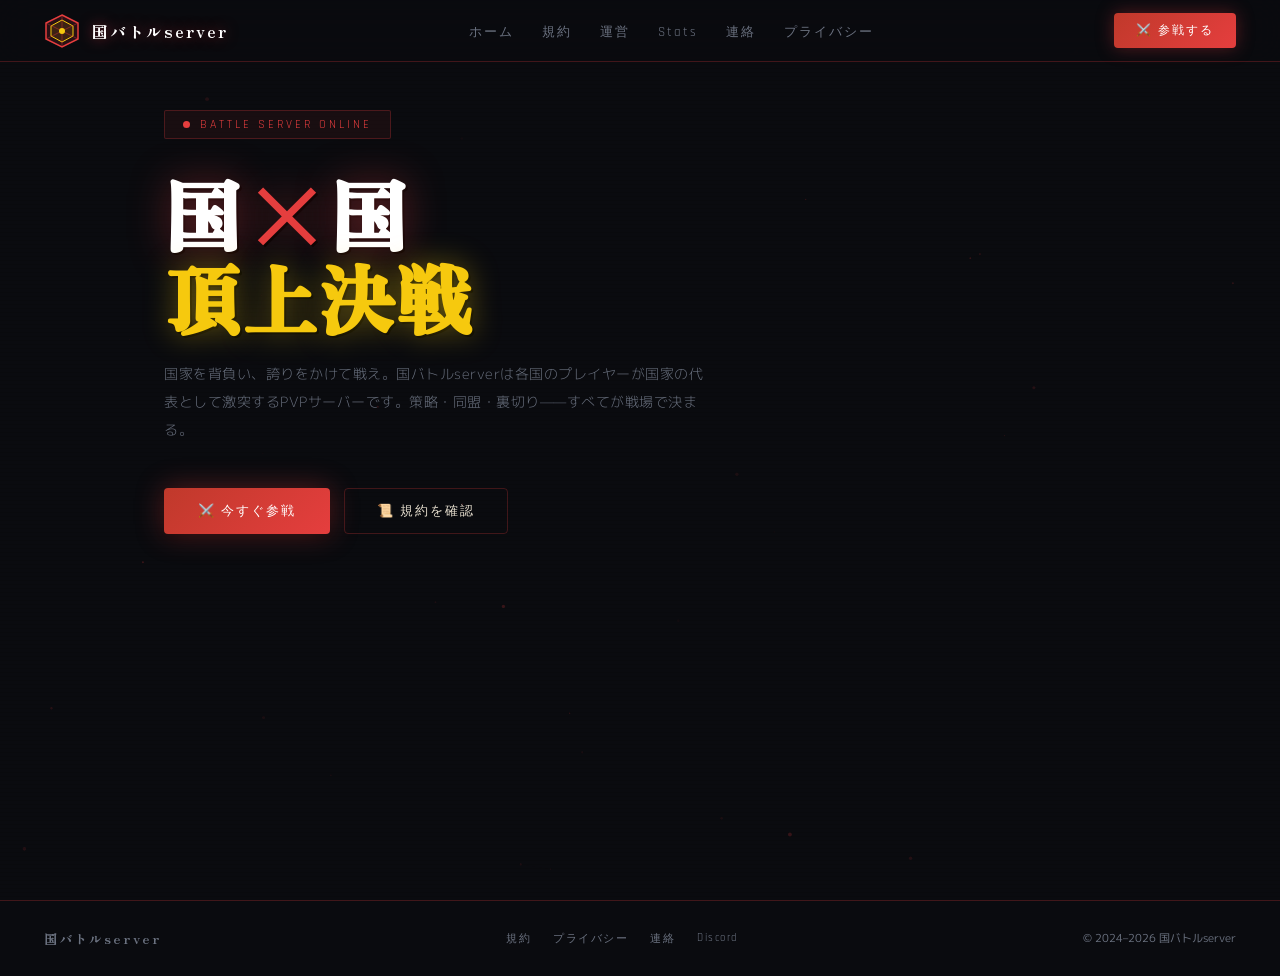
==== index.html @ 19e5b346 "Rename README.md to index.html" ====
<html lang="ja">
<head>
<meta charset="UTF-8">
<meta name="viewport" content="width=device-width, initial-scale=1.0">
<title>国バトルserver — 公式サイト</title>
<link href="https://fonts.googleapis.com/css2?family=Zen+Antique+Soft&family=M+PLUS+1p:wght@300;400;700;900&family=Rajdhani:wght@500;700&display=swap" rel="stylesheet">
<style>
:root {
  --red:    #e53e3e;
  --red2:   #c0392b;
  --gold:   #f6c90e;
  --gold2:  #d4a017;
  --dark:   #0a0b0f;
  --dark2:  #10121a;
  --dark3:  #161925;
  --glass:  rgba(255,255,255,0.04);
  --glassh: rgba(255,255,255,0.07);
  --border: rgba(255,255,255,0.07);
  --borderl:rgba(230,60,60,0.25);
  --text:   #e8e0d0;
  --muted:  #6b7280;
  --heading:'Rajdhani',sans-serif;
  --jp:     'Zen Antique Soft',serif;
  --body:   'M PLUS 1p',sans-serif;
}
*,*::before,*::after{box-sizing:border-box;margin:0;padding:0;}
html{scroll-behavior:smooth;}
body{background:var(--dark);color:var(--text);font-family:var(--body);overflow-x:hidden;min-height:100vh;}

/* ── CANVAS BG ── */
#bgCanvas{position:fixed;inset:0;z-index:0;opacity:.35;pointer-events:none;}

/* scanlines */
body::after{content:'';position:fixed;inset:0;z-index:1;background:repeating-linear-gradient(0deg,transparent,transparent 3px,rgba(0,0,0,.08) 3px,rgba(0,0,0,.08) 4px);pointer-events:none;}

::-webkit-scrollbar{width:5px;}::-webkit-scrollbar-track{background:var(--dark2);}::-webkit-scrollbar-thumb{background:var(--red);border-radius:3px;}

/* ── NAV ── */
nav{position:fixed;top:0;left:0;right:0;z-index:200;height:62px;display:flex;align-items:center;justify-content:space-between;padding:0 44px;background:rgba(10,11,15,.9);backdrop-filter:blur(18px);border-bottom:1px solid var(--borderl);}
.nav-logo{display:flex;align-items:center;gap:12px;text-decoration:none;cursor:pointer;}
.nav-logo-icon{width:36px;height:36px;position:relative;flex-shrink:0;}
.nav-logo-icon svg{width:36px;height:36px;}
.nav-logo-text{font-family:var(--jp);font-size:16px;color:#fff;letter-spacing:2px;text-shadow:0 0 14px rgba(230,60,60,.6);}
.nav-links{display:flex;gap:28px;list-style:none;}
.nav-links a{font-family:var(--heading);font-size:13px;letter-spacing:2px;color:var(--muted);text-decoration:none;transition:color .2s;position:relative;}
.nav-links a::after{content:'';position:absolute;bottom:-4px;left:0;right:0;height:1px;background:var(--red);transform:scaleX(0);transition:transform .25s;}
.nav-links a:hover{color:var(--gold);}.nav-links a:hover::after{transform:scaleX(1);}
.nav-join{display:inline-flex;align-items:center;gap:8px;background:linear-gradient(135deg,var(--red2),var(--red));color:#fff;font-family:var(--heading);font-size:12px;letter-spacing:2px;padding:9px 22px;border-radius:4px;text-decoration:none;transition:all .2s;box-shadow:0 0 18px rgba(229,62,62,.35);}
.nav-join:hover{opacity:.88;transform:translateY(-1px);box-shadow:0 0 28px rgba(229,62,62,.5);}
.hamburger{display:none;flex-direction:column;gap:5px;cursor:pointer;padding:4px;}
.hamburger span{width:22px;height:2px;background:var(--muted);border-radius:2px;transition:all .3s;}
.mobile-menu{display:none;position:fixed;top:62px;left:0;right:0;z-index:199;background:rgba(10,11,15,.98);backdrop-filter:blur(18px);border-bottom:1px solid var(--borderl);flex-direction:column;padding:16px 24px 24px;}
.mobile-menu.open{display:flex;}
.mobile-menu a{color:var(--muted);text-decoration:none;font-family:var(--heading);font-size:14px;letter-spacing:2px;padding:14px 0;border-bottom:1px solid var(--border);transition:color .2s;}
.mobile-menu a:last-child{border-bottom:none;}.mobile-menu a:hover{color:var(--gold);}

/* ── SECTIONS ── */
.page-section{display:none;position:relative;z-index:10;min-height:100vh;padding:110px 44px 80px;max-width:1040px;margin:0 auto;animation:fadeUp .45s ease both;}
.page-section.active{display:block;}
@keyframes fadeUp{from{opacity:0;transform:translateY(24px)}to{opacity:1;transform:translateY(0)}}

/* ── HERO ── */
.hero-tag{display:inline-flex;align-items:center;gap:10px;border:1px solid var(--borderl);background:rgba(229,62,62,.07);padding:6px 18px;border-radius:2px;font-family:var(--heading);font-size:12px;letter-spacing:3px;color:var(--red);margin-bottom:32px;}
.live-dot{width:7px;height:7px;background:var(--red);border-radius:50%;animation:blink 1.4s ease-in-out infinite;}
@keyframes blink{0%,100%{opacity:1;box-shadow:0 0 6px var(--red)}50%{opacity:.3;box-shadow:none}}

.hero-title{font-family:var(--jp);font-size:clamp(36px,6vw,80px);color:#fff;line-height:1.1;margin-bottom:20px;text-shadow:0 0 40px rgba(229,62,62,.4),2px 2px 0 rgba(0,0,0,.8);}
.hero-title .slash{color:var(--red);margin:0 6px;}
.hero-title .gold{color:var(--gold);text-shadow:0 0 30px rgba(246,201,14,.4),2px 2px 0 rgba(0,0,0,.8);}

.hero-sub{font-size:14px;color:var(--muted);line-height:2;max-width:540px;margin-bottom:44px;font-weight:300;letter-spacing:.5px;}
.hero-cta{display:flex;gap:14px;flex-wrap:wrap;margin-bottom:64px;}

.btn-war{display:inline-flex;align-items:center;gap:10px;background:linear-gradient(135deg,var(--red2),var(--red));color:#fff;font-family:var(--heading);font-size:13px;letter-spacing:2px;padding:14px 34px;border-radius:4px;text-decoration:none;border:none;cursor:pointer;transition:all .25s;box-shadow:0 0 28px rgba(229,62,62,.35),0 4px 14px rgba(0,0,0,.5);}
.btn-war:hover{transform:translateY(-2px);box-shadow:0 0 44px rgba(229,62,62,.55),0 6px 20px rgba(0,0,0,.5);}
.btn-ghost{display:inline-flex;align-items:center;gap:10px;background:transparent;color:var(--text);font-family:var(--heading);font-size:13px;letter-spacing:2px;padding:13px 32px;border-radius:4px;text-decoration:none;border:1px solid var(--borderl);cursor:pointer;transition:all .25s;}
.btn-ghost:hover{border-color:var(--gold);color:var(--gold);background:rgba(246,201,14,.06);}

/* nation cards */
.nations-grid{display:grid;grid-template-columns:repeat(auto-fit,minmax(200px,1fr));gap:14px;margin-bottom:48px;}
.nation-card{background:var(--glass);border:1px solid var(--border);border-radius:6px;padding:24px 20px;text-align:center;transition:all .3s;cursor:default;position:relative;overflow:hidden;}
.nation-card::before{content:'';position:absolute;inset:0;background:linear-gradient(135deg,var(--nc1,transparent),var(--nc2,transparent));opacity:0;transition:opacity .3s;}
.nation-card:hover{transform:translateY(-4px);border-color:var(--gold);}.nation-card:hover::before{opacity:.08;}
.nation-flag{font-size:38px;margin-bottom:12px;display:block;}
.nation-name{font-family:var(--jp);font-size:15px;color:#fff;margin-bottom:6px;}
.nation-power{font-family:var(--heading);font-size:11px;letter-spacing:2px;color:var(--muted);}
.nation-bar{height:3px;background:var(--border);border-radius:2px;margin-top:10px;overflow:hidden;}
.nation-bar-fill{height:100%;background:linear-gradient(90deg,var(--red),var(--gold));border-radius:2px;transition:width 1.2s ease;}

.war-stats{display:grid;grid-template-columns:repeat(4,1fr);gap:12px;margin-top:8px;}
.wstat{background:var(--glass);border:1px solid var(--border);border-radius:6px;padding:20px 14px;text-align:center;}
.wstat-num{font-family:var(--heading);font-size:26px;font-weight:700;color:var(--gold);display:block;text-shadow:0 0 16px rgba(246,201,14,.4);}
.wstat-label{font-size:10px;color:var(--muted);letter-spacing:2px;margin-top:4px;display:block;}

/* ── SECTION HEAD ── */
.sec-label{font-family:var(--heading);font-size:10px;letter-spacing:4px;color:var(--red);margin-bottom:10px;display:flex;align-items:center;gap:12px;}
.sec-label::after{content:'';flex:1;height:1px;background:var(--borderl);}
.sec-title{font-family:var(--jp);font-size:clamp(22px,3.5vw,38px);color:#fff;margin-bottom:44px;line-height:1.3;text-shadow:0 0 20px rgba(229,62,62,.2);}

/* ── RULES ── */
.rule-tabs{display:flex;gap:8px;margin-bottom:28px;flex-wrap:wrap;}
.rtab{background:var(--glass);border:1px solid var(--border);color:var(--muted);font-family:var(--heading);font-size:11px;letter-spacing:1.5px;padding:8px 18px;border-radius:3px;cursor:pointer;transition:all .2s;}
.rtab:hover,.rtab.active{background:rgba(229,62,62,.12);border-color:var(--red);color:var(--red);}
.rule-panel{display:none;animation:fadeUp .3s ease;}.rule-panel.active{display:block;}
.rule-block{background:var(--glass);border:1px solid var(--border);border-left:3px solid var(--red);border-radius:0 6px 6px 0;padding:20px 24px 20px 48px;margin-bottom:10px;position:relative;}
.rule-block::before{content:attr(data-num);position:absolute;left:14px;top:20px;font-family:var(--heading);font-size:9px;color:var(--red);opacity:.7;letter-spacing:1px;}
.rule-title{font-size:14px;font-weight:700;color:#fff;margin-bottom:7px;}
.rule-body{font-size:13px;color:var(--muted);line-height:1.9;font-weight:300;}
.penalty-row{display:grid;grid-template-columns:repeat(3,1fr);gap:12px;margin-top:20px;}
.pen{background:var(--glass);border:1px solid var(--border);border-radius:6px;padding:18px;text-align:center;}
.pen-icon{font-size:26px;margin-bottom:8px;}.pen-name{font-family:var(--heading);font-size:10px;letter-spacing:2px;margin-bottom:6px;}.pen-desc{font-size:11px;color:var(--muted);line-height:1.7;}
.pen.t1{border-color:rgba(246,201,14,.3);}.pen.t1 .pen-name{color:var(--gold);}
.pen.t2{border-color:rgba(229,62,62,.3);}.pen.t2 .pen-name{color:var(--red);}
.pen.t3{border-color:rgba(200,30,30,.5);}.pen.t3 .pen-name{color:#ff6b6b;}

/* ── TEAM ── */
.role-section{margin-bottom:44px;}
.role-head{display:flex;align-items:center;gap:12px;font-family:var(--heading);font-size:10px;letter-spacing:3px;color:var(--muted);margin-bottom:16px;}
.role-head span{height:1px;flex:1;background:var(--border);}
.member-row{display:flex;flex-wrap:wrap;gap:10px;}
.mcard{background:var(--glass);border:1px solid var(--border);border-radius:6px;padding:16px 20px;display:flex;align-items:center;gap:14px;min-width:190px;transition:all .25s;}
.mcard:hover{border-color:var(--borderl);background:var(--glassh);transform:translateY(-2px);}
.mav{width:42px;height:42px;border-radius:4px;display:flex;align-items:center;justify-content:center;font-size:18px;flex-shrink:0;background:linear-gradient(135deg,var(--red2),#6b0000);}
.mname{font-size:13px;font-weight:700;color:#fff;margin-bottom:4px;}
.mbadge{display:inline-block;font-family:var(--heading);font-size:9px;letter-spacing:1.5px;padding:2px 8px;border-radius:2px;background:rgba(255,255,255,.05);color:var(--bc,var(--muted));border:1px solid rgba(255,255,255,.07);}
.divl{height:1px;background:var(--border);margin:28px 0;}

/* ── STATUS / STATS ── */
.stat-card{background:var(--glass);border:1px solid var(--border);border-radius:8px;padding:28px;margin-bottom:14px;backdrop-filter:blur(8px);}
.stat-head{display:flex;align-items:center;justify-content:space-between;margin-bottom:22px;flex-wrap:wrap;gap:12px;}
.stat-head-title{font-family:var(--heading);font-size:12px;letter-spacing:2px;color:#fff;}
.online-badge{display:flex;align-items:center;gap:8px;font-family:var(--heading);font-size:10px;letter-spacing:1.5px;color:#4ade80;background:rgba(74,222,128,.1);border:1px solid rgba(74,222,128,.25);padding:5px 14px;border-radius:20px;}
.info-tbl{width:100%;border-collapse:collapse;}
.info-tbl tr{border-bottom:1px solid var(--border);}.info-tbl tr:last-child{border-bottom:none;}
.info-tbl td{padding:13px 0;font-size:13px;}
.info-tbl td:first-child{color:var(--muted);width:150px;font-weight:700;letter-spacing:.5px;}
.act-wrap{margin-top:28px;}
.act-label{font-family:var(--heading);font-size:10px;letter-spacing:2px;color:var(--muted);margin-bottom:10px;}
.act-bars{display:flex;gap:4px;}
.act-col{flex:1;}
.act-bar{height:44px;background:rgba(229,62,62,.07);border:1px solid var(--border);border-radius:3px;position:relative;overflow:hidden;}
.act-bar::after{content:'';position:absolute;bottom:0;left:0;right:0;background:linear-gradient(180deg,transparent,rgba(229,62,62,.55));height:var(--h,0%);border-radius:2px;}
.act-lbl{font-family:var(--heading);font-size:9px;color:var(--muted);text-align:center;margin-top:4px;letter-spacing:.5px;}

/* Discord widget */
.discord-widget-wrap{border-radius:8px;overflow:hidden;border:1px solid var(--borderl);margin-top:8px;}

/* ── CONTACT / LOGIN ── */
.contact-state{transition:opacity .3s;}
.login-box{max-width:480px;}
.login-hero{background:linear-gradient(135deg,rgba(229,62,62,.1),rgba(0,0,0,0));border:1px solid var(--borderl);border-radius:8px;padding:32px 28px;margin-bottom:28px;text-align:center;}
.login-icon{font-size:48px;margin-bottom:16px;}
.login-title{font-family:var(--jp);font-size:20px;color:#fff;margin-bottom:8px;}
.login-desc{font-size:13px;color:var(--muted);line-height:1.8;}
.login-methods{display:flex;flex-direction:column;gap:12px;}
.login-btn{display:flex;align-items:center;gap:14px;padding:14px 22px;border-radius:6px;border:1px solid var(--border);background:var(--glass);color:var(--text);font-size:14px;font-weight:700;cursor:pointer;transition:all .25s;font-family:var(--body);text-decoration:none;width:100%;}
.login-btn:hover{background:var(--glassh);border-color:rgba(255,255,255,.14);transform:translateX(4px);}
.login-btn.discord{border-color:rgba(88,101,242,.4);background:rgba(88,101,242,.08);}
.login-btn.discord:hover{border-color:rgba(88,101,242,.7);background:rgba(88,101,242,.15);}
.login-btn-icon{width:32px;height:32px;border-radius:6px;display:flex;align-items:center;justify-content:center;font-size:18px;flex-shrink:0;}
.login-btn-text{display:flex;flex-direction:column;gap:2px;text-align:left;}
.login-btn-main{font-size:14px;color:#fff;}
.login-btn-sub{font-size:11px;color:var(--muted);font-weight:400;}

/* logged-in form */
.contact-form-wrap{max-width:600px;display:none;}
.contact-form-wrap.visible{display:block;}
.user-info-bar{display:flex;align-items:center;gap:14px;background:rgba(88,101,242,.08);border:1px solid rgba(88,101,242,.25);border-radius:8px;padding:14px 20px;margin-bottom:28px;}
.user-av{width:40px;height:40px;border-radius:50%;background:linear-gradient(135deg,#5865f2,#7289da);display:flex;align-items:center;justify-content:center;font-size:18px;flex-shrink:0;}
.user-name{font-size:14px;font-weight:700;color:#fff;}
.user-sub{font-size:11px;color:var(--muted);}
.logout-btn{margin-left:auto;background:none;border:1px solid var(--border);color:var(--muted);font-size:11px;font-family:var(--body);padding:5px 14px;border-radius:4px;cursor:pointer;transition:all .2s;}
.logout-btn:hover{border-color:var(--red);color:var(--red);}

.form-group{margin-bottom:18px;}
.form-label{font-family:var(--heading);font-size:11px;letter-spacing:2px;color:var(--muted);margin-bottom:8px;display:block;}
.form-input,.form-textarea,.form-select{width:100%;background:rgba(255,255,255,.04);border:1px solid var(--border);border-radius:6px;color:var(--text);font-family:var(--body);font-size:14px;padding:12px 16px;outline:none;transition:border-color .2s;}
.form-textarea{resize:vertical;min-height:130px;}
.form-input:focus,.form-textarea:focus,.form-select:focus{border-color:var(--red);}
.form-select option{background:#16192a;}

/* ── PRIVACY ── */
.priv-block{background:var(--glass);border:1px solid var(--border);border-left:3px solid var(--gold);border-radius:0 6px 6px 0;padding:24px 28px;margin-bottom:12px;}
.priv-num{font-family:var(--heading);font-size:9px;color:var(--gold);letter-spacing:2px;margin-bottom:8px;}
.priv-title{font-size:15px;font-weight:700;color:#fff;margin-bottom:10px;}
.priv-body{font-size:13px;color:var(--muted);line-height:1.9;font-weight:300;}

/* ── FOOTER ── */
footer{position:relative;z-index:10;border-top:1px solid var(--borderl);padding:28px 44px;display:flex;align-items:center;justify-content:space-between;flex-wrap:wrap;gap:14px;}
.footer-logo{font-family:var(--jp);font-size:13px;color:var(--muted);letter-spacing:2px;}
.footer-links{display:flex;gap:22px;}
.footer-links a{font-family:var(--heading);font-size:11px;color:var(--muted);text-decoration:none;letter-spacing:1.5px;transition:color .2s;}
.footer-links a:hover{color:var(--text);}
.footer-copy{font-size:11px;color:var(--muted);}

/* toast */
.toast{position:fixed;bottom:32px;right:32px;z-index:999;background:var(--dark3);border:1px solid var(--borderl);border-radius:6px;padding:14px 22px;font-size:13px;color:var(--text);display:flex;align-items:center;gap:10px;transform:translateY(80px);opacity:0;transition:all .4s;pointer-events:none;box-shadow:0 8px 28px rgba(0,0,0,.6);}
.toast.show{transform:translateY(0);opacity:1;}

@media(max-width:700px){
  nav{padding:0 18px;}.nav-links,.nav-join{display:none;}.hamburger{display:flex;}
  .page-section{padding:90px 18px 60px;}.war-stats{grid-template-columns:repeat(2,1fr);}.penalty-row{grid-template-columns:1fr;}
  footer{padding:22px 18px;flex-direction:column;text-align:center;}
}
</style>
</head>
<body>
<canvas id="bgCanvas"></canvas>

<!-- NAV -->
<nav>
  <a class="nav-logo" onclick="show('home')">
    <div class="nav-logo-icon">
      <svg viewBox="0 0 36 36" fill="none" xmlns="http://www.w3.org/2000/svg">
        <polygon points="18,2 34,10 34,26 18,34 2,26 2,10" fill="rgba(229,62,62,0.15)" stroke="#e53e3e" stroke-width="1.5"/>
        <polygon points="18,7 29,13 29,23 18,29 7,23 7,13" fill="rgba(246,201,14,0.1)" stroke="#f6c90e" stroke-width="1"/>
        <line x1="18" y1="2" x2="18" y2="34" stroke="#e53e3e" stroke-width=".8" opacity=".5"/>
        <line x1="2" y1="10" x2="34" y2="26" stroke="#e53e3e" stroke-width=".8" opacity=".5"/>
        <line x1="34" y1="10" x2="2" y2="26" stroke="#e53e3e" stroke-width=".8" opacity=".5"/>
        <circle cx="18" cy="18" r="3" fill="#f6c90e"/>
      </svg>
    </div>
    <span class="nav-logo-text">国バトルserver</span>
  </a>
  <ul class="nav-links">
    <li><a href="#" onclick="show('home');return false;">ホーム</a></li>
    <li><a href="#" onclick="show('rules');return false;">規約</a></li>
    <li><a href="#" onclick="show('team');return false;">運営</a></li>
    <li><a href="#" onclick="show('status');return false;">Stats</a></li>
    <li><a href="#" onclick="show('contact');return false;">連絡</a></li>
    <li><a href="#" onclick="show('privacy');return false;">プライバシー</a></li>
  </ul>
  <a class="nav-join" href="https://discord.gg/MhsbfM5c" target="_blank">⚔️ 参戦する</a>
  <div class="hamburger" onclick="toggleMenu()"><span></span><span></span><span></span></div>
</nav>
<div class="mobile-menu" id="mobileMenu">
  <a href="#" onclick="show('home');closeMenu();return false;">ホーム</a>
  <a href="#" onclick="show('rules');closeMenu();return false;">規約</a>
  <a href="#" onclick="show('team');closeMenu();return false;">運営</a>
  <a href="#" onclick="show('status');closeMenu();return false;">Stats</a>
  <a href="#" onclick="show('contact');closeMenu();return false;">連絡</a>
  <a href="#" onclick="show('privacy');closeMenu();return false;">プライバシー</a>
  <a href="https://discord.gg/MhsbfM5c" target="_blank">⚔️ 参戦する</a>
</div>

<!-- ══ HOME ══ -->
<div id="sec-home" class="page-section active">
  <div class="hero-tag"><span class="live-dot"></span>BATTLE SERVER ONLINE</div>
  <h1 class="hero-title">国<span class="slash">×</span>国<br><span class="gold">頂上決戦</span></h1>
  <p class="hero-sub">国家を背負い、誇りをかけて戦え。国バトルserverは各国のプレイヤーが国家の代表として激突するPVPサーバーです。策略・同盟・裏切り——すべてが戦場で決まる。</p>
  <div class="hero-cta">
    <a class="btn-war" href="https://discord.gg/MhsbfM5c" target="_blank">⚔️ 今すぐ参戦</a>
    <button class="btn-ghost" onclick="show('rules')">📜 規約を確認</button>
  </div>


</div>

<!-- ══ RULES ══ -->
<div id="sec-rules" class="page-section">
  <div class="sec-label">WAR CODEX</div>
  <h2 class="sec-title">サーバー規約</h2>
  <div class="rule-tabs">
    <button class="rtab active" onclick="switchTab(this,'r1')">基本定義</button>
    <button class="rtab" onclick="switchTab(this,'r2')">禁止行為・罰則</button>
    <button class="rtab" onclick="switchTab(this,'r3')">PVPルール</button>
    <button class="rtab" onclick="switchTab(this,'r4')">権限体制</button>
  </div>
  <div id="r1" class="rule-panel active">
    <div class="rule-block" data-num="第一条"><div class="rule-title">規約の適用範囲</div><div class="rule-body">本規約は「国バトルserver」のすべてのチャンネル・VC・DMおよびゲーム内行動に適用されます。</div></div>
    <div class="rule-block" data-num="第二条"><div class="rule-title">同意の効力</div><div class="rule-body">サーバーに参加した時点で、本規約に同意したものとみなします。知らなかったは免責の理由になりません。</div></div>
    <div class="rule-block" data-num="第三条"><div class="rule-title">国家への所属</div><div class="rule-body">参加後は、国を設立するか国に参加するか放浪するか、をお選びください</div></div>
    <div class="rule-block" data-num="第四条"><div class="rule-title">規約の改定</div><div class="rule-body">規約は運営の合議により随時改定されます。改定は告知チャンネルで通知されます。</div></div>
  </div>
  <div id="r2" class="rule-panel">
    <div class="rule-block" data-num="禁止①"><div class="rule-title">暴言・差別・誹謗中傷</div><div class="rule-body">他プレイヤーへの人格攻撃・差別発言は一切容認しません。ゲーム内の煽りと現実の侮辱は区別します。</div></div>
    <div class="rule-block" data-num="禁止②"><div class="rule-title">チート・不正ツール使用</div><div class="rule-body">チート・ハック・マクロ等の不正ツール使用は即時永久BANです。</div></div>
    <div class="rule-block" data-num="禁止③"><div class="rule-title">スパム・荒らし行為</div><div class="rule-body">連続投稿・意味のないメンション・チャンネル妨害は禁止です。</div></div>
    <div class="rule-block" data-num="禁止④"><div class="rule-title">多重アカウント・なりすまし</div><div class="rule-body">複数アカウントによる参加や運営へのなりすましは即時BANです。</div></div>
    <div class="penalty-row">
      <div class="pen t1"><div class="pen-icon">⏱️</div><div class="pen-name">WARNING</div><div class="pen-desc">軽微な違反・初回</div></div>
      <div class="pen t2"><div class="pen-icon">👢</div><div class="pen-name">KICK / BAN</div><div class="pen-desc">累積・重度違反</div></div>
      <div class="pen t3"><div class="pen-icon">💀</div><div class="pen-name">PERM BAN</div><div class="pen-desc">チート・なりすまし</div></div>
    </div>
  </div>
  <div id="r3" class="rule-panel">
    <div class="rule-block" data-num="PVP①"><div class="rule-title">宣戦布告ルール</div><div class="rule-body">国家間の戦争は運営チャンネルにて宣戦布告を行った後に開始します。無断攻撃は無効とみなします。</div></div>
    <div class="rule-block" data-num="PVP②"><div class="rule-title">同盟・外交</div><div class="rule-body">国家間の同盟・条約は運営に報告し、公式に認定を受けることで有効となります。</div></div>
    <div class="rule-block" data-num="PVP③"><div class="rule-title">降伏・停戦</div><div class="rule-body">降伏・停戦の申し出は双方代表が運営立会いのもとで行います。</div></div>
    <div class="rule-block" data-num="PVP④"><div class="rule-title">スポーツマンシップ</div><div class="rule-body">勝敗にかかわらず相手への敬意を忘れずに。ゲーム内の激しい戦いとリアルの礼節は両立します。</div></div>
  </div>
  <div id="r4" class="rule-panel">
    <div class="rule-block" data-num="第十条"><div class="rule-title">オーナーの解任</div><div class="rule-body">アドミン過半数の賛成によりオーナーを解任できます。独裁運営の防止のための制度です。</div></div>
    <div class="rule-block" data-num="第十一条"><div class="rule-title">アドミンの解任</div><div class="rule-body">常連メンバー全員の賛成がある場合、アドミンを解任することができます。</div></div>
    <div class="rule-block" data-num="第十二条"><div class="rule-title">処分の透明性</div><div class="rule-body">すべての処分はログに記録され、関係者に開示されます。</div></div>
  </div>
</div>

<!-- ══ TEAM ══ -->
<div id="sec-team" class="page-section">
  <div class="sec-label">COMMAND</div>
  <h2 class="sec-title">運営チーム</h2>
  <div class="role-section">
    <div class="role-head">👑 <span></span> OWNER</div>
    <div class="member-row">
      <div class="mcard"><div class="mav">👑</div><div><div class="mname">やも</div><span class="mbadge" style="--bc:var(--gold)">OWNER</span></div></div>
    </div>
  </div>
  <div class="divl"></div>
  <div class="role-section">
    <div class="role-head">🛡️ <span></span> ADMIN</div>
    <div class="member-row">
      <div class="mcard"><div class="mav" style="background:linear-gradient(135deg,#1d4ed8,#1e3a8a)">🛡️</div><div><div class="mname">みなと</div><span class="mbadge" style="--bc:#60a5fa">ADMIN</span></div></div>
    </div>
  </div>
  <div class="divl"></div>
  <div class="role-section">
    <div class="role-head">⚔️ <span></span> MODERATOR</div>
    <div class="member-row">
      <div class="mcard"><div class="mav" style="background:linear-gradient(135deg,#065f46,#022c22)">⚔️</div><div><div class="mname">やも</div><span class="mbadge" style="--bc:#34d399">MOD</span></div></div>
    </div>
  </div>
  <div style="margin-top:28px;padding:14px 18px;background:rgba(229,62,62,.06);border:1px solid var(--borderl);border-radius:6px;font-size:12px;color:var(--muted);line-height:1.8;">
    ⚠️ &nbsp;運営メンバーは随時更新されます。最新情報は <a href="https://discord.gg/MhsbfM5c" target="_blank" style="color:var(--red);">Discordサーバー</a> でご確認ください。
  </div>
</div>

<!-- ══ STATUS ══ -->
<div id="sec-status" class="page-section">
  <div class="sec-label">BATTLEFIELD STATS</div>
  <h2 class="sec-title">サーバー動向</h2>

  <div class="stat-card">
    <div class="stat-head">
      <span class="stat-head-title">◈ SERVER INFO</span>
      <span class="online-badge"><span class="live-dot" style="background:#4ade80"></span>稼働中</span>
    </div>
    <table class="info-tbl">
      <tr><td>サーバー名</td><td>国バトルserver</td></tr>
      <tr><td>招待リンク</td><td><a href="https://discord.gg/MhsbfM5c" target="_blank" style="color:var(--red);text-decoration:none;">discord.gg/MhsbfM5c</a></td></tr>
      <tr><td>サーバーID</td><td style="font-family:monospace;font-size:12px;">MhsbfM5c</td></tr>
      <tr><td>ステータス</td><td style="color:#4ade80">✅ 正常動作中</td></tr>
    </table>
    <div class="act-wrap">
      <div class="act-label">WEEKLY BATTLE ACTIVITY</div>
      <div class="act-bars">
        <div class="act-col"><div class="act-bar" style="--h:45%"></div><div class="act-lbl">MON</div></div>
        <div class="act-col"><div class="act-bar" style="--h:60%"></div><div class="act-lbl">TUE</div></div>
        <div class="act-col"><div class="act-bar" style="--h:50%"></div><div class="act-lbl">WED</div></div>
        <div class="act-col"><div class="act-bar" style="--h:75%"></div><div class="act-lbl">THU</div></div>
        <div class="act-col"><div class="act-bar" style="--h:90%"></div><div class="act-lbl">FRI</div></div>
        <div class="act-col"><div class="act-bar" style="--h:100%"></div><div class="act-lbl">SAT</div></div>
        <div class="act-col"><div class="act-bar" style="--h:70%"></div><div class="act-lbl">SUN</div></div>
      </div>
    </div>
  </div>

  <!-- Discord Widget (live stats) -->
  <div class="stat-card">
    <div class="stat-head"><span class="stat-head-title">📡 DISCORD LIVE STATS</span></div>
    <div class="discord-widget-wrap">
      <iframe src="https://discord.com/widget?id=1481589508834201722&theme=dark"
        width="100%" height="400" allowtransparency="true" frameborder="0"
        sandbox="allow-popups allow-popups-to-escape-sandbox allow-same-origin allow-scripts"
        style="display:block;border:none;">
      </iframe>
    </div>
    <div style="margin-top:12px;font-size:11px;color:var(--muted);">※ リアルタイムのオンライン人数・メンバー情報はウィジェット上でご確認ください。</div>
  </div>
</div>

<!-- ══ CONTACT ══ -->
<div id="sec-contact" class="page-section">
  <div class="sec-label">DISPATCH</div>
  <h2 class="sec-title">お問い合わせ</h2>

  <div style="max-width:480px;">
    <div class="login-hero">
      <div class="login-icon">💬</div>
      <div class="login-title">Discordでお問い合わせ</div>
      <div class="login-desc">お問い合わせはDiscordサーバー内の専用チャンネルで受け付けています。<br>下のボタンからサーバーに参加し、運営までDMまたはチャンネルにてご連絡ください。</div>
    </div>
    <a class="login-btn discord" href="https://discord.gg/MhsbfM5c" target="_blank" style="justify-content:flex-start;">
      <div class="login-btn-icon" style="background:#5865f2">
        <svg width="18" height="18" viewBox="0 0 24 24" fill="white"><path d="M20.317 4.37a19.791 19.791 0 00-4.885-1.515.074.074 0 00-.079.037c-.21.375-.444.864-.608 1.25a18.27 18.27 0 00-5.487 0 12.64 12.64 0 00-.617-1.25.077.077 0 00-.079-.037A19.736 19.736 0 003.677 4.37a.07.07 0 00-.032.027C.533 9.046-.32 13.58.099 18.057a.082.082 0 00.031.057 19.9 19.9 0 005.993 3.03.078.078 0 00.084-.028c.462-.63.874-1.295 1.226-1.994a.076.076 0 00-.041-.106 13.107 13.107 0 01-1.872-.892.077.077 0 01-.008-.128 10.2 10.2 0 00.372-.292.074.074 0 01.077-.01c3.928 1.793 8.18 1.793 12.062 0a.074.074 0 01.078.01c.12.098.246.198.373.292a.077.077 0 01-.006.127 12.299 12.299 0 01-1.873.892.077.077 0 00-.041.107c.36.698.772 1.362 1.225 1.993a.076.076 0 00.084.028 19.839 19.839 0 006.002-3.03.077.077 0 00.032-.054c.5-5.177-.838-9.674-3.549-13.66a.061.061 0 00-.031-.03z"/></svg>
      </div>
      <div class="login-btn-text">
        <span class="login-btn-main">Discordサーバーを開く</span>
        <span class="login-btn-sub">discord.gg/MhsbfM5c</span>
      </div>
    </a>
    <div style="margin-top:16px;padding:14px 18px;background:rgba(229,62,62,.06);border:1px solid var(--borderl);border-radius:6px;font-size:12px;color:var(--muted);line-height:1.9;">
      📩 &nbsp;メールでの連絡はこちら：<a href="mailto:yamoyamo0224@gmail.com" style="color:var(--red);text-decoration:none;">yamoyamo0224@gmail.com</a>
    </div>
  </div>
</div>

<!-- ══ PRIVACY ══ -->
<div id="sec-privacy" class="page-section">
  <div class="sec-label">PROTOCOL</div>
  <h2 class="sec-title">プライバシーポリシー</h2>
  <div class="priv-block"><div class="priv-num">01 / COLLECTION</div><div class="priv-title">収集する情報</div><div class="priv-body">お問い合わせ機能の利用時に、認証プロバイダーが提供するユーザー名・メールアドレス（任意）・送信内容を収集します。</div></div>
  <div class="priv-block"><div class="priv-num">02 / PURPOSE</div><div class="priv-title">利用目的</div><div class="priv-body">収集した情報はお問い合わせへの回答・サーバー安全管理（不正対策・本人確認等）の目的にのみ使用します。</div></div>
  <div class="priv-block"><div class="priv-num">03 / DISCLOSURE</div><div class="priv-title">情報の開示</div><div class="priv-body">送信内容はオーナー・アドミン・モデレーターのみが閲覧可能です。法令に基づく場合を除き第三者には提供しません。</div></div>
  <div class="priv-block"><div class="priv-num">04 / AUTH</div><div class="priv-title">外部認証サービスについて</div><div class="priv-body">DiscordおよびGoogleによる認証を利用します。各サービスにおける個人情報の取り扱いは各社のプライバシーポリシーに準拠します。</div></div>
  <div class="priv-block"><div class="priv-num">05 / DISCLAIMER</div><div class="priv-title">免責事項</div><div class="priv-body">本サイトからリンクされた外部サービスにおける個人情報の取り扱いについて当サーバーは責任を負いかねます。</div></div>
</div>

<!-- FOOTER -->
<footer>
  <div class="footer-logo">国バトルserver</div>
  <div class="footer-links">
    <a href="#" onclick="show('rules');return false;">規約</a>
    <a href="#" onclick="show('privacy');return false;">プライバシー</a>
    <a href="#" onclick="show('contact');return false;">連絡</a>
    <a href="https://discord.gg/MhsbfM5c" target="_blank">Discord</a>
  </div>
  <div class="footer-copy">© 2024–2026 国バトルserver</div>
</footer>

<div class="toast" id="toast">✅ &nbsp;送信しました！運営から返信をお待ちください。</div>

<script>
/* ── CANVAS particle bg ── */
(function(){
  const c=document.getElementById('bgCanvas');
  const ctx=c.getContext('2d');
  let W,H,particles=[];
  function resize(){W=c.width=innerWidth;H=c.height=innerHeight;}
  resize();window.addEventListener('resize',resize);
  for(let i=0;i<60;i++) particles.push({x:Math.random()*1920,y:Math.random()*1080,vx:(Math.random()-.5)*.3,vy:(Math.random()-.5)*.3,r:Math.random()*1.5+.5,op:Math.random()*.5+.1});
  function draw(){
    ctx.clearRect(0,0,W,H);
    ctx.strokeStyle='rgba(229,62,62,0.12)';ctx.lineWidth=1;
    for(let i=0;i<particles.length;i++){
      for(let j=i+1;j<particles.length;j++){
        const d=Math.hypot(particles[i].x-particles[j].x,particles[i].y-particles[j].y);
        if(d<160){ctx.globalAlpha=(1-d/160)*.15;ctx.beginPath();ctx.moveTo(particles[i].x,particles[i].y);ctx.lineTo(particles[j].x,particles[j].y);ctx.stroke();}
      }
    }
    particles.forEach(p=>{
      p.x+=p.vx;p.y+=p.vy;
      if(p.x<0||p.x>W)p.vx*=-1;if(p.y<0||p.y>H)p.vy*=-1;
      ctx.globalAlpha=p.op;ctx.fillStyle='#e53e3e';ctx.beginPath();ctx.arc(p.x,p.y,p.r,0,Math.PI*2);ctx.fill();
    });
    ctx.globalAlpha=1;
    requestAnimationFrame(draw);
  }
  draw();
})();

/* ── NAV ── */
function show(id){
  document.querySelectorAll('.page-section').forEach(s=>s.classList.remove('active'));
  const el=document.getElementById('sec-'+id);
  if(el){el.classList.add('active');window.scrollTo({top:0,behavior:'smooth'});}
}
function toggleMenu(){document.getElementById('mobileMenu').classList.toggle('open');}
function closeMenu(){document.getElementById('mobileMenu').classList.remove('open');}

/* ── RULE TABS ── */
function switchTab(btn,id){
  document.querySelectorAll('.rtab').forEach(b=>b.classList.remove('active'));
  document.querySelectorAll('.rule-panel').forEach(p=>p.classList.remove('active'));
  btn.classList.add('active');
  const p=document.getElementById(id);if(p)p.classList.add('active');
}

/* ── MOCK LOGIN ── (replace with real OAuth in production) */
let currentUser=null;
const mockUsers={
  'Discord':{name:'Soldier#0000',via:'Discord',icon:'🎮'},
  'Google': {name:'user@gmail.com',via:'Google',icon:'G'},
};
function mockLogin(provider){
  const u=mockUsers[provider];
  currentUser=u;
  document.getElementById('login-view').style.display='none';
  const fv=document.getElementById('form-view');
  fv.classList.add('visible');
  document.getElementById('user-av-el').textContent=u.icon;
  document.getElementById('user-name-el').textContent=u.name;
  document.getElementById('user-via-el').textContent=u.via+' でログイン中';
}
function doLogout(){
  currentUser=null;
  document.getElementById('login-view').style.display='';
  const fv=document.getElementById('form-view');
  fv.classList.remove('visible');
}

/* ── SEND ── */
function handleSend(btn){
  const cat=document.getElementById('f-cat').value;
  const sub=document.getElementById('f-subject').value.trim();
  const msg=document.getElementById('f-msg').value.trim();
  const user=document.getElementById('user-name-el').textContent;
  const via=document.getElementById('user-via-el').textContent;
  if(!msg){alert('メッセージを入力してください。');return;}
  const subject=encodeURIComponent(`[国バトルserver] ${sub||cat||'お問い合わせ'}`);
  const body=encodeURIComponent(`【送信者】${user}（${via}）\n【カテゴリ】${cat||'未選択'}\n【件名】${sub||'なし'}\n\n${msg}`);
  window.location.href=`mailto:yamoyamo0224@gmail.com?subject=${subject}&body=${body}`;
}
function showToast(msg){
  const t=document.getElementById('toast');
  t.textContent=msg;t.classList.add('show');
  setTimeout(()=>t.classList.remove('show'),3500);
}
</script>
</body>
</html>
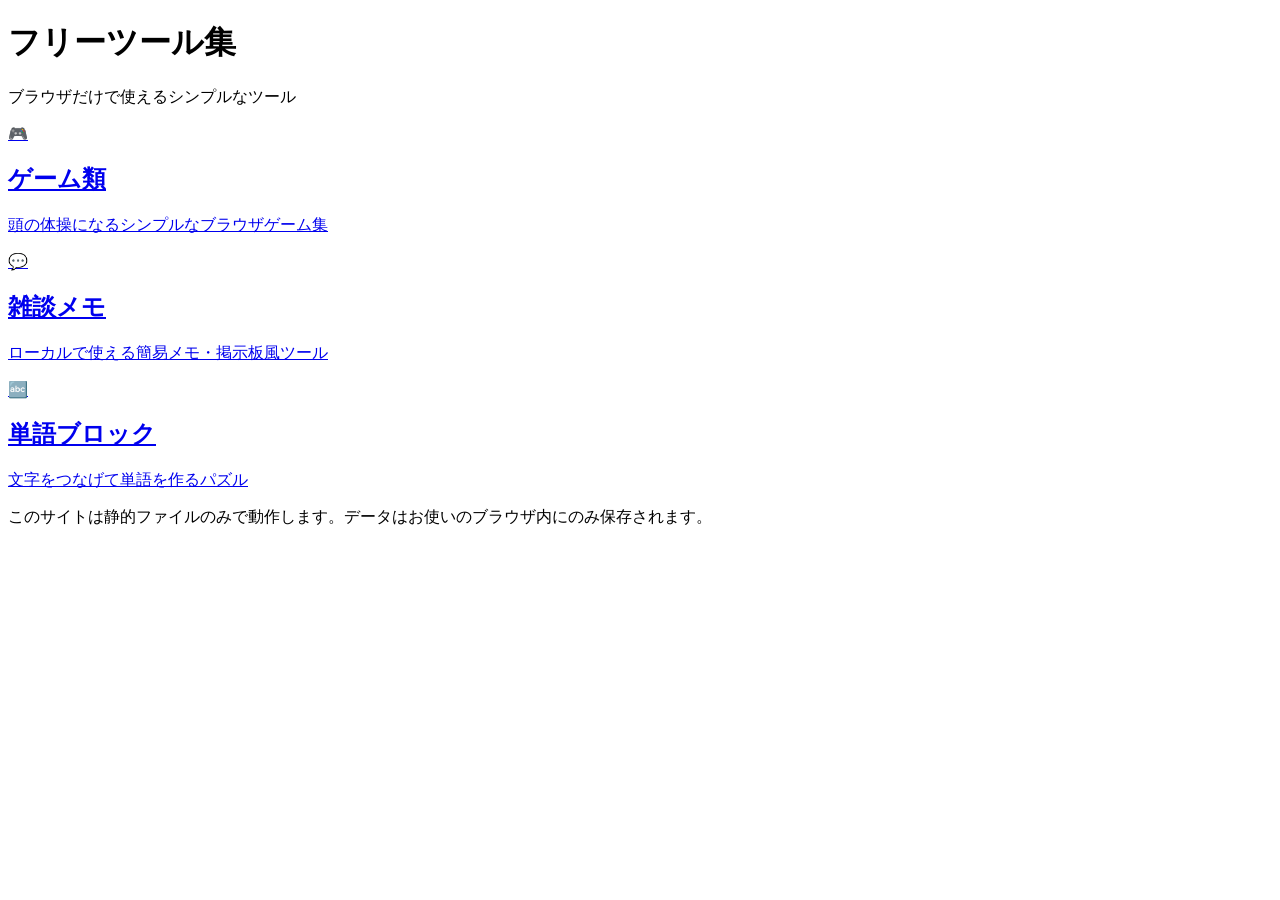
==== commit 2a3913d1: "Update index.html" ====
--- a/index.html
+++ b/index.html
@@ -1,511 +1,42 @@
+<!DOCTYPE html>
 <html lang="ja">
 <head>
-<meta charset="UTF-8">
-<meta name="viewport" content="width=device-width, initial-scale=1.0">
-<title>国バトルserver — 公式サイト</title>
-<link href="https://fonts.googleapis.com/css2?family=Zen+Antique+Soft&family=M+PLUS+1p:wght@300;400;700;900&family=Rajdhani:wght@500;700&display=swap" rel="stylesheet">
-<style>
-:root {
-  --red:    #e53e3e;
-  --red2:   #c0392b;
-  --gold:   #f6c90e;
-  --gold2:  #d4a017;
-  --dark:   #0a0b0f;
-  --dark2:  #10121a;
-  --dark3:  #161925;
-  --glass:  rgba(255,255,255,0.04);
-  --glassh: rgba(255,255,255,0.07);
-  --border: rgba(255,255,255,0.07);
-  --borderl:rgba(230,60,60,0.25);
-  --text:   #e8e0d0;
-  --muted:  #6b7280;
-  --heading:'Rajdhani',sans-serif;
-  --jp:     'Zen Antique Soft',serif;
-  --body:   'M PLUS 1p',sans-serif;
-}
-*,*::before,*::after{box-sizing:border-box;margin:0;padding:0;}
-html{scroll-behavior:smooth;}
-body{background:var(--dark);color:var(--text);font-family:var(--body);overflow-x:hidden;min-height:100vh;}
-
-/* ── CANVAS BG ── */
-#bgCanvas{position:fixed;inset:0;z-index:0;opacity:.35;pointer-events:none;}
-
-/* scanlines */
-body::after{content:'';position:fixed;inset:0;z-index:1;background:repeating-linear-gradient(0deg,transparent,transparent 3px,rgba(0,0,0,.08) 3px,rgba(0,0,0,.08) 4px);pointer-events:none;}
-
-::-webkit-scrollbar{width:5px;}::-webkit-scrollbar-track{background:var(--dark2);}::-webkit-scrollbar-thumb{background:var(--red);border-radius:3px;}
-
-/* ── NAV ── */
-nav{position:fixed;top:0;left:0;right:0;z-index:200;height:62px;display:flex;align-items:center;justify-content:space-between;padding:0 44px;background:rgba(10,11,15,.9);backdrop-filter:blur(18px);border-bottom:1px solid var(--borderl);}
-.nav-logo{display:flex;align-items:center;gap:12px;text-decoration:none;cursor:pointer;}
-.nav-logo-icon{width:36px;height:36px;position:relative;flex-shrink:0;}
-.nav-logo-icon svg{width:36px;height:36px;}
-.nav-logo-text{font-family:var(--jp);font-size:16px;color:#fff;letter-spacing:2px;text-shadow:0 0 14px rgba(230,60,60,.6);}
-.nav-links{display:flex;gap:28px;list-style:none;}
-.nav-links a{font-family:var(--heading);font-size:13px;letter-spacing:2px;color:var(--muted);text-decoration:none;transition:color .2s;position:relative;}
-.nav-links a::after{content:'';position:absolute;bottom:-4px;left:0;right:0;height:1px;background:var(--red);transform:scaleX(0);transition:transform .25s;}
-.nav-links a:hover{color:var(--gold);}.nav-links a:hover::after{transform:scaleX(1);}
-.nav-join{display:inline-flex;align-items:center;gap:8px;background:linear-gradient(135deg,var(--red2),var(--red));color:#fff;font-family:var(--heading);font-size:12px;letter-spacing:2px;padding:9px 22px;border-radius:4px;text-decoration:none;transition:all .2s;box-shadow:0 0 18px rgba(229,62,62,.35);}
-.nav-join:hover{opacity:.88;transform:translateY(-1px);box-shadow:0 0 28px rgba(229,62,62,.5);}
-.hamburger{display:none;flex-direction:column;gap:5px;cursor:pointer;padding:4px;}
-.hamburger span{width:22px;height:2px;background:var(--muted);border-radius:2px;transition:all .3s;}
-.mobile-menu{display:none;position:fixed;top:62px;left:0;right:0;z-index:199;background:rgba(10,11,15,.98);backdrop-filter:blur(18px);border-bottom:1px solid var(--borderl);flex-direction:column;padding:16px 24px 24px;}
-.mobile-menu.open{display:flex;}
-.mobile-menu a{color:var(--muted);text-decoration:none;font-family:var(--heading);font-size:14px;letter-spacing:2px;padding:14px 0;border-bottom:1px solid var(--border);transition:color .2s;}
-.mobile-menu a:last-child{border-bottom:none;}.mobile-menu a:hover{color:var(--gold);}
-
-/* ── SECTIONS ── */
-.page-section{display:none;position:relative;z-index:10;min-height:100vh;padding:110px 44px 80px;max-width:1040px;margin:0 auto;animation:fadeUp .45s ease both;}
-.page-section.active{display:block;}
-@keyframes fadeUp{from{opacity:0;transform:translateY(24px)}to{opacity:1;transform:translateY(0)}}
-
-/* ── HERO ── */
-.hero-tag{display:inline-flex;align-items:center;gap:10px;border:1px solid var(--borderl);background:rgba(229,62,62,.07);padding:6px 18px;border-radius:2px;font-family:var(--heading);font-size:12px;letter-spacing:3px;color:var(--red);margin-bottom:32px;}
-.live-dot{width:7px;height:7px;background:var(--red);border-radius:50%;animation:blink 1.4s ease-in-out infinite;}
-@keyframes blink{0%,100%{opacity:1;box-shadow:0 0 6px var(--red)}50%{opacity:.3;box-shadow:none}}
-
-.hero-title{font-family:var(--jp);font-size:clamp(36px,6vw,80px);color:#fff;line-height:1.1;margin-bottom:20px;text-shadow:0 0 40px rgba(229,62,62,.4),2px 2px 0 rgba(0,0,0,.8);}
-.hero-title .slash{color:var(--red);margin:0 6px;}
-.hero-title .gold{color:var(--gold);text-shadow:0 0 30px rgba(246,201,14,.4),2px 2px 0 rgba(0,0,0,.8);}
-
-.hero-sub{font-size:14px;color:var(--muted);line-height:2;max-width:540px;margin-bottom:44px;font-weight:300;letter-spacing:.5px;}
-.hero-cta{display:flex;gap:14px;flex-wrap:wrap;margin-bottom:64px;}
-
-.btn-war{display:inline-flex;align-items:center;gap:10px;background:linear-gradient(135deg,var(--red2),var(--red));color:#fff;font-family:var(--heading);font-size:13px;letter-spacing:2px;padding:14px 34px;border-radius:4px;text-decoration:none;border:none;cursor:pointer;transition:all .25s;box-shadow:0 0 28px rgba(229,62,62,.35),0 4px 14px rgba(0,0,0,.5);}
-.btn-war:hover{transform:translateY(-2px);box-shadow:0 0 44px rgba(229,62,62,.55),0 6px 20px rgba(0,0,0,.5);}
-.btn-ghost{display:inline-flex;align-items:center;gap:10px;background:transparent;color:var(--text);font-family:var(--heading);font-size:13px;letter-spacing:2px;padding:13px 32px;border-radius:4px;text-decoration:none;border:1px solid var(--borderl);cursor:pointer;transition:all .25s;}
-.btn-ghost:hover{border-color:var(--gold);color:var(--gold);background:rgba(246,201,14,.06);}
-
-/* nation cards */
-.nations-grid{display:grid;grid-template-columns:repeat(auto-fit,minmax(200px,1fr));gap:14px;margin-bottom:48px;}
-.nation-card{background:var(--glass);border:1px solid var(--border);border-radius:6px;padding:24px 20px;text-align:center;transition:all .3s;cursor:default;position:relative;overflow:hidden;}
-.nation-card::before{content:'';position:absolute;inset:0;background:linear-gradient(135deg,var(--nc1,transparent),var(--nc2,transparent));opacity:0;transition:opacity .3s;}
-.nation-card:hover{transform:translateY(-4px);border-color:var(--gold);}.nation-card:hover::before{opacity:.08;}
-.nation-flag{font-size:38px;margin-bottom:12px;display:block;}
-.nation-name{font-family:var(--jp);font-size:15px;color:#fff;margin-bottom:6px;}
-.nation-power{font-family:var(--heading);font-size:11px;letter-spacing:2px;color:var(--muted);}
-.nation-bar{height:3px;background:var(--border);border-radius:2px;margin-top:10px;overflow:hidden;}
-.nation-bar-fill{height:100%;background:linear-gradient(90deg,var(--red),var(--gold));border-radius:2px;transition:width 1.2s ease;}
-
-.war-stats{display:grid;grid-template-columns:repeat(4,1fr);gap:12px;margin-top:8px;}
-.wstat{background:var(--glass);border:1px solid var(--border);border-radius:6px;padding:20px 14px;text-align:center;}
-.wstat-num{font-family:var(--heading);font-size:26px;font-weight:700;color:var(--gold);display:block;text-shadow:0 0 16px rgba(246,201,14,.4);}
-.wstat-label{font-size:10px;color:var(--muted);letter-spacing:2px;margin-top:4px;display:block;}
-
-/* ── SECTION HEAD ── */
-.sec-label{font-family:var(--heading);font-size:10px;letter-spacing:4px;color:var(--red);margin-bottom:10px;display:flex;align-items:center;gap:12px;}
-.sec-label::after{content:'';flex:1;height:1px;background:var(--borderl);}
-.sec-title{font-family:var(--jp);font-size:clamp(22px,3.5vw,38px);color:#fff;margin-bottom:44px;line-height:1.3;text-shadow:0 0 20px rgba(229,62,62,.2);}
-
-/* ── RULES ── */
-.rule-tabs{display:flex;gap:8px;margin-bottom:28px;flex-wrap:wrap;}
-.rtab{background:var(--glass);border:1px solid var(--border);color:var(--muted);font-family:var(--heading);font-size:11px;letter-spacing:1.5px;padding:8px 18px;border-radius:3px;cursor:pointer;transition:all .2s;}
-.rtab:hover,.rtab.active{background:rgba(229,62,62,.12);border-color:var(--red);color:var(--red);}
-.rule-panel{display:none;animation:fadeUp .3s ease;}.rule-panel.active{display:block;}
-.rule-block{background:var(--glass);border:1px solid var(--border);border-left:3px solid var(--red);border-radius:0 6px 6px 0;padding:20px 24px 20px 48px;margin-bottom:10px;position:relative;}
-.rule-block::before{content:attr(data-num);position:absolute;left:14px;top:20px;font-family:var(--heading);font-size:9px;color:var(--red);opacity:.7;letter-spacing:1px;}
-.rule-title{font-size:14px;font-weight:700;color:#fff;margin-bottom:7px;}
-.rule-body{font-size:13px;color:var(--muted);line-height:1.9;font-weight:300;}
-.penalty-row{display:grid;grid-template-columns:repeat(3,1fr);gap:12px;margin-top:20px;}
-.pen{background:var(--glass);border:1px solid var(--border);border-radius:6px;padding:18px;text-align:center;}
-.pen-icon{font-size:26px;margin-bottom:8px;}.pen-name{font-family:var(--heading);font-size:10px;letter-spacing:2px;margin-bottom:6px;}.pen-desc{font-size:11px;color:var(--muted);line-height:1.7;}
-.pen.t1{border-color:rgba(246,201,14,.3);}.pen.t1 .pen-name{color:var(--gold);}
-.pen.t2{border-color:rgba(229,62,62,.3);}.pen.t2 .pen-name{color:var(--red);}
-.pen.t3{border-color:rgba(200,30,30,.5);}.pen.t3 .pen-name{color:#ff6b6b;}
-
-/* ── TEAM ── */
-.role-section{margin-bottom:44px;}
-.role-head{display:flex;align-items:center;gap:12px;font-family:var(--heading);font-size:10px;letter-spacing:3px;color:var(--muted);margin-bottom:16px;}
-.role-head span{height:1px;flex:1;background:var(--border);}
-.member-row{display:flex;flex-wrap:wrap;gap:10px;}
-.mcard{background:var(--glass);border:1px solid var(--border);border-radius:6px;padding:16px 20px;display:flex;align-items:center;gap:14px;min-width:190px;transition:all .25s;}
-.mcard:hover{border-color:var(--borderl);background:var(--glassh);transform:translateY(-2px);}
-.mav{width:42px;height:42px;border-radius:4px;display:flex;align-items:center;justify-content:center;font-size:18px;flex-shrink:0;background:linear-gradient(135deg,var(--red2),#6b0000);}
-.mname{font-size:13px;font-weight:700;color:#fff;margin-bottom:4px;}
-.mbadge{display:inline-block;font-family:var(--heading);font-size:9px;letter-spacing:1.5px;padding:2px 8px;border-radius:2px;background:rgba(255,255,255,.05);color:var(--bc,var(--muted));border:1px solid rgba(255,255,255,.07);}
-.divl{height:1px;background:var(--border);margin:28px 0;}
-
-/* ── STATUS / STATS ── */
-.stat-card{background:var(--glass);border:1px solid var(--border);border-radius:8px;padding:28px;margin-bottom:14px;backdrop-filter:blur(8px);}
-.stat-head{display:flex;align-items:center;justify-content:space-between;margin-bottom:22px;flex-wrap:wrap;gap:12px;}
-.stat-head-title{font-family:var(--heading);font-size:12px;letter-spacing:2px;color:#fff;}
-.online-badge{display:flex;align-items:center;gap:8px;font-family:var(--heading);font-size:10px;letter-spacing:1.5px;color:#4ade80;background:rgba(74,222,128,.1);border:1px solid rgba(74,222,128,.25);padding:5px 14px;border-radius:20px;}
-.info-tbl{width:100%;border-collapse:collapse;}
-.info-tbl tr{border-bottom:1px solid var(--border);}.info-tbl tr:last-child{border-bottom:none;}
-.info-tbl td{padding:13px 0;font-size:13px;}
-.info-tbl td:first-child{color:var(--muted);width:150px;font-weight:700;letter-spacing:.5px;}
-.act-wrap{margin-top:28px;}
-.act-label{font-family:var(--heading);font-size:10px;letter-spacing:2px;color:var(--muted);margin-bottom:10px;}
-.act-bars{display:flex;gap:4px;}
-.act-col{flex:1;}
-.act-bar{height:44px;background:rgba(229,62,62,.07);border:1px solid var(--border);border-radius:3px;position:relative;overflow:hidden;}
-.act-bar::after{content:'';position:absolute;bottom:0;left:0;right:0;background:linear-gradient(180deg,transparent,rgba(229,62,62,.55));height:var(--h,0%);border-radius:2px;}
-.act-lbl{font-family:var(--heading);font-size:9px;color:var(--muted);text-align:center;margin-top:4px;letter-spacing:.5px;}
-
-/* Discord widget */
-.discord-widget-wrap{border-radius:8px;overflow:hidden;border:1px solid var(--borderl);margin-top:8px;}
-
-/* ── CONTACT / LOGIN ── */
-.contact-state{transition:opacity .3s;}
-.login-box{max-width:480px;}
-.login-hero{background:linear-gradient(135deg,rgba(229,62,62,.1),rgba(0,0,0,0));border:1px solid var(--borderl);border-radius:8px;padding:32px 28px;margin-bottom:28px;text-align:center;}
-.login-icon{font-size:48px;margin-bottom:16px;}
-.login-title{font-family:var(--jp);font-size:20px;color:#fff;margin-bottom:8px;}
-.login-desc{font-size:13px;color:var(--muted);line-height:1.8;}
-.login-methods{display:flex;flex-direction:column;gap:12px;}
-.login-btn{display:flex;align-items:center;gap:14px;padding:14px 22px;border-radius:6px;border:1px solid var(--border);background:var(--glass);color:var(--text);font-size:14px;font-weight:700;cursor:pointer;transition:all .25s;font-family:var(--body);text-decoration:none;width:100%;}
-.login-btn:hover{background:var(--glassh);border-color:rgba(255,255,255,.14);transform:translateX(4px);}
-.login-btn.discord{border-color:rgba(88,101,242,.4);background:rgba(88,101,242,.08);}
-.login-btn.discord:hover{border-color:rgba(88,101,242,.7);background:rgba(88,101,242,.15);}
-.login-btn-icon{width:32px;height:32px;border-radius:6px;display:flex;align-items:center;justify-content:center;font-size:18px;flex-shrink:0;}
-.login-btn-text{display:flex;flex-direction:column;gap:2px;text-align:left;}
-.login-btn-main{font-size:14px;color:#fff;}
-.login-btn-sub{font-size:11px;color:var(--muted);font-weight:400;}
-
-/* logged-in form */
-.contact-form-wrap{max-width:600px;display:none;}
-.contact-form-wrap.visible{display:block;}
-.user-info-bar{display:flex;align-items:center;gap:14px;background:rgba(88,101,242,.08);border:1px solid rgba(88,101,242,.25);border-radius:8px;padding:14px 20px;margin-bottom:28px;}
-.user-av{width:40px;height:40px;border-radius:50%;background:linear-gradient(135deg,#5865f2,#7289da);display:flex;align-items:center;justify-content:center;font-size:18px;flex-shrink:0;}
-.user-name{font-size:14px;font-weight:700;color:#fff;}
-.user-sub{font-size:11px;color:var(--muted);}
-.logout-btn{margin-left:auto;background:none;border:1px solid var(--border);color:var(--muted);font-size:11px;font-family:var(--body);padding:5px 14px;border-radius:4px;cursor:pointer;transition:all .2s;}
-.logout-btn:hover{border-color:var(--red);color:var(--red);}
-
-.form-group{margin-bottom:18px;}
-.form-label{font-family:var(--heading);font-size:11px;letter-spacing:2px;color:var(--muted);margin-bottom:8px;display:block;}
-.form-input,.form-textarea,.form-select{width:100%;background:rgba(255,255,255,.04);border:1px solid var(--border);border-radius:6px;color:var(--text);font-family:var(--body);font-size:14px;padding:12px 16px;outline:none;transition:border-color .2s;}
-.form-textarea{resize:vertical;min-height:130px;}
-.form-input:focus,.form-textarea:focus,.form-select:focus{border-color:var(--red);}
-.form-select option{background:#16192a;}
-
-/* ── PRIVACY ── */
-.priv-block{background:var(--glass);border:1px solid var(--border);border-left:3px solid var(--gold);border-radius:0 6px 6px 0;padding:24px 28px;margin-bottom:12px;}
-.priv-num{font-family:var(--heading);font-size:9px;color:var(--gold);letter-spacing:2px;margin-bottom:8px;}
-.priv-title{font-size:15px;font-weight:700;color:#fff;margin-bottom:10px;}
-.priv-body{font-size:13px;color:var(--muted);line-height:1.9;font-weight:300;}
-
-/* ── FOOTER ── */
-footer{position:relative;z-index:10;border-top:1px solid var(--borderl);padding:28px 44px;display:flex;align-items:center;justify-content:space-between;flex-wrap:wrap;gap:14px;}
-.footer-logo{font-family:var(--jp);font-size:13px;color:var(--muted);letter-spacing:2px;}
-.footer-links{display:flex;gap:22px;}
-.footer-links a{font-family:var(--heading);font-size:11px;color:var(--muted);text-decoration:none;letter-spacing:1.5px;transition:color .2s;}
-.footer-links a:hover{color:var(--text);}
-.footer-copy{font-size:11px;color:var(--muted);}
-
-/* toast */
-.toast{position:fixed;bottom:32px;right:32px;z-index:999;background:var(--dark3);border:1px solid var(--borderl);border-radius:6px;padding:14px 22px;font-size:13px;color:var(--text);display:flex;align-items:center;gap:10px;transform:translateY(80px);opacity:0;transition:all .4s;pointer-events:none;box-shadow:0 8px 28px rgba(0,0,0,.6);}
-.toast.show{transform:translateY(0);opacity:1;}
-
-@media(max-width:700px){
-  nav{padding:0 18px;}.nav-links,.nav-join{display:none;}.hamburger{display:flex;}
-  .page-section{padding:90px 18px 60px;}.war-stats{grid-template-columns:repeat(2,1fr);}.penalty-row{grid-template-columns:1fr;}
-  footer{padding:22px 18px;flex-direction:column;text-align:center;}
-}
-</style>
+  <meta charset="UTF-8">
+  <meta name="viewport" content="width=device-width, initial-scale=1.0">
+  <title>フリーツール集</title>
+  <meta name="description" content="シンプルな学習・思考補助ツール">
+  <link rel="stylesheet" href="css/style.css">
 </head>
 <body>
-<canvas id="bgCanvas"></canvas>
+  <header>
+    <h1>フリーツール集</h1>
+    <p class="subtitle">ブラウザだけで使えるシンプルなツール</p>
+  </header>
 
-<!-- NAV -->
-<nav>
-  <a class="nav-logo" onclick="show('home')">
-    <div class="nav-logo-icon">
-      <svg viewBox="0 0 36 36" fill="none" xmlns="http://www.w3.org/2000/svg">
-        <polygon points="18,2 34,10 34,26 18,34 2,26 2,10" fill="rgba(229,62,62,0.15)" stroke="#e53e3e" stroke-width="1.5"/>
-        <polygon points="18,7 29,13 29,23 18,29 7,23 7,13" fill="rgba(246,201,14,0.1)" stroke="#f6c90e" stroke-width="1"/>
-        <line x1="18" y1="2" x2="18" y2="34" stroke="#e53e3e" stroke-width=".8" opacity=".5"/>
-        <line x1="2" y1="10" x2="34" y2="26" stroke="#e53e3e" stroke-width=".8" opacity=".5"/>
-        <line x1="34" y1="10" x2="2" y2="26" stroke="#e53e3e" stroke-width=".8" opacity=".5"/>
-        <circle cx="18" cy="18" r="3" fill="#f6c90e"/>
-      </svg>
-    </div>
-    <span class="nav-logo-text">国バトルserver</span>
-  </a>
-  <ul class="nav-links">
-    <li><a href="#" onclick="show('home');return false;">ホーム</a></li>
-    <li><a href="#" onclick="show('rules');return false;">規約</a></li>
-    <li><a href="#" onclick="show('team');return false;">運営</a></li>
-    <li><a href="#" onclick="show('status');return false;">Stats</a></li>
-    <li><a href="#" onclick="show('contact');return false;">連絡</a></li>
-    <li><a href="#" onclick="show('privacy');return false;">プライバシー</a></li>
-  </ul>
-  <a class="nav-join" href="https://discord.gg/MhsbfM5c" target="_blank">⚔️ 参戦する</a>
-  <div class="hamburger" onclick="toggleMenu()"><span></span><span></span><span></span></div>
-</nav>
-<div class="mobile-menu" id="mobileMenu">
-  <a href="#" onclick="show('home');closeMenu();return false;">ホーム</a>
-  <a href="#" onclick="show('rules');closeMenu();return false;">規約</a>
-  <a href="#" onclick="show('team');closeMenu();return false;">運営</a>
-  <a href="#" onclick="show('status');closeMenu();return false;">Stats</a>
-  <a href="#" onclick="show('contact');closeMenu();return false;">連絡</a>
-  <a href="#" onclick="show('privacy');closeMenu();return false;">プライバシー</a>
-  <a href="https://discord.gg/MhsbfM5c" target="_blank">⚔️ 参戦する</a>
-</div>
+  <main>
+    <section class="card-grid">
+      <a href="games.html" class="card">
+        <div class="card-icon">🎮</div>
+        <h2>ゲーム類</h2>
+        <p>頭の体操になるシンプルなブラウザゲーム集</p>
+      </a>
 
-<!-- ══ HOME ══ -->
-<div id="sec-home" class="page-section active">
-  <div class="hero-tag"><span class="live-dot"></span>BATTLE SERVER ONLINE</div>
-  <h1 class="hero-title">国<span class="slash">×</span>国<br><span class="gold">頂上決戦</span></h1>
-  <p class="hero-sub">国家を背負い、誇りをかけて戦え。国バトルserverは各国のプレイヤーが国家の代表として激突するPVPサーバーです。策略・同盟・裏切り——すべてが戦場で決まる。</p>
-  <div class="hero-cta">
-    <a class="btn-war" href="https://discord.gg/MhsbfM5c" target="_blank">⚔️ 今すぐ参戦</a>
-    <button class="btn-ghost" onclick="show('rules')">📜 規約を確認</button>
-  </div>
+      <a href="chat.html" class="card">
+        <div class="card-icon">💬</div>
+        <h2>雑談メモ</h2>
+        <p>ローカルで使える簡易メモ・掲示板風ツール</p>
+      </a>
 
+      <a href="wordblock.html" class="card">
+        <div class="card-icon">🔤</div>
+        <h2>単語ブロック</h2>
+        <p>文字をつなげて単語を作るパズル</p>
+      </a>
+    </section>
+  </main>
 
-</div>
-
-<!-- ══ RULES ══ -->
-<div id="sec-rules" class="page-section">
-  <div class="sec-label">WAR CODEX</div>
-  <h2 class="sec-title">サーバー規約</h2>
-  <div class="rule-tabs">
-    <button class="rtab active" onclick="switchTab(this,'r1')">基本定義</button>
-    <button class="rtab" onclick="switchTab(this,'r2')">禁止行為・罰則</button>
-    <button class="rtab" onclick="switchTab(this,'r3')">PVPルール</button>
-    <button class="rtab" onclick="switchTab(this,'r4')">権限体制</button>
-  </div>
-  <div id="r1" class="rule-panel active">
-    <div class="rule-block" data-num="第一条"><div class="rule-title">規約の適用範囲</div><div class="rule-body">本規約は「国バトルserver」のすべてのチャンネル・VC・DMおよびゲーム内行動に適用されます。</div></div>
-    <div class="rule-block" data-num="第二条"><div class="rule-title">同意の効力</div><div class="rule-body">サーバーに参加した時点で、本規約に同意したものとみなします。知らなかったは免責の理由になりません。</div></div>
-    <div class="rule-block" data-num="第三条"><div class="rule-title">国家への所属</div><div class="rule-body">参加後は、国を設立するか国に参加するか放浪するか、をお選びください</div></div>
-    <div class="rule-block" data-num="第四条"><div class="rule-title">規約の改定</div><div class="rule-body">規約は運営の合議により随時改定されます。改定は告知チャンネルで通知されます。</div></div>
-  </div>
-  <div id="r2" class="rule-panel">
-    <div class="rule-block" data-num="禁止①"><div class="rule-title">暴言・差別・誹謗中傷</div><div class="rule-body">他プレイヤーへの人格攻撃・差別発言は一切容認しません。ゲーム内の煽りと現実の侮辱は区別します。</div></div>
-    <div class="rule-block" data-num="禁止②"><div class="rule-title">チート・不正ツール使用</div><div class="rule-body">チート・ハック・マクロ等の不正ツール使用は即時永久BANです。</div></div>
-    <div class="rule-block" data-num="禁止③"><div class="rule-title">スパム・荒らし行為</div><div class="rule-body">連続投稿・意味のないメンション・チャンネル妨害は禁止です。</div></div>
-    <div class="rule-block" data-num="禁止④"><div class="rule-title">多重アカウント・なりすまし</div><div class="rule-body">複数アカウントによる参加や運営へのなりすましは即時BANです。</div></div>
-    <div class="penalty-row">
-      <div class="pen t1"><div class="pen-icon">⏱️</div><div class="pen-name">WARNING</div><div class="pen-desc">軽微な違反・初回</div></div>
-      <div class="pen t2"><div class="pen-icon">👢</div><div class="pen-name">KICK / BAN</div><div class="pen-desc">累積・重度違反</div></div>
-      <div class="pen t3"><div class="pen-icon">💀</div><div class="pen-name">PERM BAN</div><div class="pen-desc">チート・なりすまし</div></div>
-    </div>
-  </div>
-  <div id="r3" class="rule-panel">
-    <div class="rule-block" data-num="PVP①"><div class="rule-title">宣戦布告ルール</div><div class="rule-body">国家間の戦争は運営チャンネルにて宣戦布告を行った後に開始します。無断攻撃は無効とみなします。</div></div>
-    <div class="rule-block" data-num="PVP②"><div class="rule-title">同盟・外交</div><div class="rule-body">国家間の同盟・条約は運営に報告し、公式に認定を受けることで有効となります。</div></div>
-    <div class="rule-block" data-num="PVP③"><div class="rule-title">降伏・停戦</div><div class="rule-body">降伏・停戦の申し出は双方代表が運営立会いのもとで行います。</div></div>
-    <div class="rule-block" data-num="PVP④"><div class="rule-title">スポーツマンシップ</div><div class="rule-body">勝敗にかかわらず相手への敬意を忘れずに。ゲーム内の激しい戦いとリアルの礼節は両立します。</div></div>
-  </div>
-  <div id="r4" class="rule-panel">
-    <div class="rule-block" data-num="第十条"><div class="rule-title">オーナーの解任</div><div class="rule-body">アドミン過半数の賛成によりオーナーを解任できます。独裁運営の防止のための制度です。</div></div>
-    <div class="rule-block" data-num="第十一条"><div class="rule-title">アドミンの解任</div><div class="rule-body">常連メンバー全員の賛成がある場合、アドミンを解任することができます。</div></div>
-    <div class="rule-block" data-num="第十二条"><div class="rule-title">処分の透明性</div><div class="rule-body">すべての処分はログに記録され、関係者に開示されます。</div></div>
-  </div>
-</div>
-
-<!-- ══ TEAM ══ -->
-<div id="sec-team" class="page-section">
-  <div class="sec-label">COMMAND</div>
-  <h2 class="sec-title">運営チーム</h2>
-  <div class="role-section">
-    <div class="role-head">👑 <span></span> OWNER</div>
-    <div class="member-row">
-      <div class="mcard"><div class="mav">👑</div><div><div class="mname">やも</div><span class="mbadge" style="--bc:var(--gold)">OWNER</span></div></div>
-    </div>
-  </div>
-  <div class="divl"></div>
-  <div class="role-section">
-    <div class="role-head">🛡️ <span></span> ADMIN</div>
-    <div class="member-row">
-      <div class="mcard"><div class="mav" style="background:linear-gradient(135deg,#1d4ed8,#1e3a8a)">🛡️</div><div><div class="mname">みなと</div><span class="mbadge" style="--bc:#60a5fa">ADMIN</span></div></div>
-    </div>
-  </div>
-  <div class="divl"></div>
-  <div class="role-section">
-    <div class="role-head">⚔️ <span></span> MODERATOR</div>
-    <div class="member-row">
-      <div class="mcard"><div class="mav" style="background:linear-gradient(135deg,#065f46,#022c22)">⚔️</div><div><div class="mname">やも</div><span class="mbadge" style="--bc:#34d399">MOD</span></div></div>
-    </div>
-  </div>
-  <div style="margin-top:28px;padding:14px 18px;background:rgba(229,62,62,.06);border:1px solid var(--borderl);border-radius:6px;font-size:12px;color:var(--muted);line-height:1.8;">
-    ⚠️ &nbsp;運営メンバーは随時更新されます。最新情報は <a href="https://discord.gg/MhsbfM5c" target="_blank" style="color:var(--red);">Discordサーバー</a> でご確認ください。
-  </div>
-</div>
-
-<!-- ══ STATUS ══ -->
-<div id="sec-status" class="page-section">
-  <div class="sec-label">BATTLEFIELD STATS</div>
-  <h2 class="sec-title">サーバー動向</h2>
-
-  <div class="stat-card">
-    <div class="stat-head">
-      <span class="stat-head-title">◈ SERVER INFO</span>
-      <span class="online-badge"><span class="live-dot" style="background:#4ade80"></span>稼働中</span>
-    </div>
-    <table class="info-tbl">
-      <tr><td>サーバー名</td><td>国バトルserver</td></tr>
-      <tr><td>招待リンク</td><td><a href="https://discord.gg/MhsbfM5c" target="_blank" style="color:var(--red);text-decoration:none;">discord.gg/MhsbfM5c</a></td></tr>
-      <tr><td>サーバーID</td><td style="font-family:monospace;font-size:12px;">MhsbfM5c</td></tr>
-      <tr><td>ステータス</td><td style="color:#4ade80">✅ 正常動作中</td></tr>
-    </table>
-    <div class="act-wrap">
-      <div class="act-label">WEEKLY BATTLE ACTIVITY</div>
-      <div class="act-bars">
-        <div class="act-col"><div class="act-bar" style="--h:45%"></div><div class="act-lbl">MON</div></div>
-        <div class="act-col"><div class="act-bar" style="--h:60%"></div><div class="act-lbl">TUE</div></div>
-        <div class="act-col"><div class="act-bar" style="--h:50%"></div><div class="act-lbl">WED</div></div>
-        <div class="act-col"><div class="act-bar" style="--h:75%"></div><div class="act-lbl">THU</div></div>
-        <div class="act-col"><div class="act-bar" style="--h:90%"></div><div class="act-lbl">FRI</div></div>
-        <div class="act-col"><div class="act-bar" style="--h:100%"></div><div class="act-lbl">SAT</div></div>
-        <div class="act-col"><div class="act-bar" style="--h:70%"></div><div class="act-lbl">SUN</div></div>
-      </div>
-    </div>
-  </div>
-
-  <!-- Discord Widget (live stats) -->
-  <div class="stat-card">
-    <div class="stat-head"><span class="stat-head-title">📡 DISCORD LIVE STATS</span></div>
-    <div class="discord-widget-wrap">
-      <iframe src="https://discord.com/widget?id=1481589508834201722&theme=dark"
-        width="100%" height="400" allowtransparency="true" frameborder="0"
-        sandbox="allow-popups allow-popups-to-escape-sandbox allow-same-origin allow-scripts"
-        style="display:block;border:none;">
-      </iframe>
-    </div>
-    <div style="margin-top:12px;font-size:11px;color:var(--muted);">※ リアルタイムのオンライン人数・メンバー情報はウィジェット上でご確認ください。</div>
-  </div>
-</div>
-
-<!-- ══ CONTACT ══ -->
-<div id="sec-contact" class="page-section">
-  <div class="sec-label">DISPATCH</div>
-  <h2 class="sec-title">お問い合わせ</h2>
-
-  <div style="max-width:480px;">
-    <div class="login-hero">
-      <div class="login-icon">💬</div>
-      <div class="login-title">Discordでお問い合わせ</div>
-      <div class="login-desc">お問い合わせはDiscordサーバー内の専用チャンネルで受け付けています。<br>下のボタンからサーバーに参加し、運営までDMまたはチャンネルにてご連絡ください。</div>
-    </div>
-    <a class="login-btn discord" href="https://discord.gg/MhsbfM5c" target="_blank" style="justify-content:flex-start;">
-      <div class="login-btn-icon" style="background:#5865f2">
-        <svg width="18" height="18" viewBox="0 0 24 24" fill="white"><path d="M20.317 4.37a19.791 19.791 0 00-4.885-1.515.074.074 0 00-.079.037c-.21.375-.444.864-.608 1.25a18.27 18.27 0 00-5.487 0 12.64 12.64 0 00-.617-1.25.077.077 0 00-.079-.037A19.736 19.736 0 003.677 4.37a.07.07 0 00-.032.027C.533 9.046-.32 13.58.099 18.057a.082.082 0 00.031.057 19.9 19.9 0 005.993 3.03.078.078 0 00.084-.028c.462-.63.874-1.295 1.226-1.994a.076.076 0 00-.041-.106 13.107 13.107 0 01-1.872-.892.077.077 0 01-.008-.128 10.2 10.2 0 00.372-.292.074.074 0 01.077-.01c3.928 1.793 8.18 1.793 12.062 0a.074.074 0 01.078.01c.12.098.246.198.373.292a.077.077 0 01-.006.127 12.299 12.299 0 01-1.873.892.077.077 0 00-.041.107c.36.698.772 1.362 1.225 1.993a.076.076 0 00.084.028 19.839 19.839 0 006.002-3.03.077.077 0 00.032-.054c.5-5.177-.838-9.674-3.549-13.66a.061.061 0 00-.031-.03z"/></svg>
-      </div>
-      <div class="login-btn-text">
-        <span class="login-btn-main">Discordサーバーを開く</span>
-        <span class="login-btn-sub">discord.gg/MhsbfM5c</span>
-      </div>
-    </a>
-    <div style="margin-top:16px;padding:14px 18px;background:rgba(229,62,62,.06);border:1px solid var(--borderl);border-radius:6px;font-size:12px;color:var(--muted);line-height:1.9;">
-      📩 &nbsp;メールでの連絡はこちら：<a href="mailto:yamoyamo0224@gmail.com" style="color:var(--red);text-decoration:none;">yamoyamo0224@gmail.com</a>
-    </div>
-  </div>
-</div>
-
-<!-- ══ PRIVACY ══ -->
-<div id="sec-privacy" class="page-section">
-  <div class="sec-label">PROTOCOL</div>
-  <h2 class="sec-title">プライバシーポリシー</h2>
-  <div class="priv-block"><div class="priv-num">01 / COLLECTION</div><div class="priv-title">収集する情報</div><div class="priv-body">お問い合わせ機能の利用時に、認証プロバイダーが提供するユーザー名・メールアドレス（任意）・送信内容を収集します。</div></div>
-  <div class="priv-block"><div class="priv-num">02 / PURPOSE</div><div class="priv-title">利用目的</div><div class="priv-body">収集した情報はお問い合わせへの回答・サーバー安全管理（不正対策・本人確認等）の目的にのみ使用します。</div></div>
-  <div class="priv-block"><div class="priv-num">03 / DISCLOSURE</div><div class="priv-title">情報の開示</div><div class="priv-body">送信内容はオーナー・アドミン・モデレーターのみが閲覧可能です。法令に基づく場合を除き第三者には提供しません。</div></div>
-  <div class="priv-block"><div class="priv-num">04 / AUTH</div><div class="priv-title">外部認証サービスについて</div><div class="priv-body">DiscordおよびGoogleによる認証を利用します。各サービスにおける個人情報の取り扱いは各社のプライバシーポリシーに準拠します。</div></div>
-  <div class="priv-block"><div class="priv-num">05 / DISCLAIMER</div><div class="priv-title">免責事項</div><div class="priv-body">本サイトからリンクされた外部サービスにおける個人情報の取り扱いについて当サーバーは責任を負いかねます。</div></div>
-</div>
-
-<!-- FOOTER -->
-<footer>
-  <div class="footer-logo">国バトルserver</div>
-  <div class="footer-links">
-    <a href="#" onclick="show('rules');return false;">規約</a>
-    <a href="#" onclick="show('privacy');return false;">プライバシー</a>
-    <a href="#" onclick="show('contact');return false;">連絡</a>
-    <a href="https://discord.gg/MhsbfM5c" target="_blank">Discord</a>
-  </div>
-  <div class="footer-copy">© 2024–2026 国バトルserver</div>
-</footer>
-
-<div class="toast" id="toast">✅ &nbsp;送信しました！運営から返信をお待ちください。</div>
-
-<script>
-/* ── CANVAS particle bg ── */
-(function(){
-  const c=document.getElementById('bgCanvas');
-  const ctx=c.getContext('2d');
-  let W,H,particles=[];
-  function resize(){W=c.width=innerWidth;H=c.height=innerHeight;}
-  resize();window.addEventListener('resize',resize);
-  for(let i=0;i<60;i++) particles.push({x:Math.random()*1920,y:Math.random()*1080,vx:(Math.random()-.5)*.3,vy:(Math.random()-.5)*.3,r:Math.random()*1.5+.5,op:Math.random()*.5+.1});
-  function draw(){
-    ctx.clearRect(0,0,W,H);
-    ctx.strokeStyle='rgba(229,62,62,0.12)';ctx.lineWidth=1;
-    for(let i=0;i<particles.length;i++){
-      for(let j=i+1;j<particles.length;j++){
-        const d=Math.hypot(particles[i].x-particles[j].x,particles[i].y-particles[j].y);
-        if(d<160){ctx.globalAlpha=(1-d/160)*.15;ctx.beginPath();ctx.moveTo(particles[i].x,particles[i].y);ctx.lineTo(particles[j].x,particles[j].y);ctx.stroke();}
-      }
-    }
-    particles.forEach(p=>{
-      p.x+=p.vx;p.y+=p.vy;
-      if(p.x<0||p.x>W)p.vx*=-1;if(p.y<0||p.y>H)p.vy*=-1;
-      ctx.globalAlpha=p.op;ctx.fillStyle='#e53e3e';ctx.beginPath();ctx.arc(p.x,p.y,p.r,0,Math.PI*2);ctx.fill();
-    });
-    ctx.globalAlpha=1;
-    requestAnimationFrame(draw);
-  }
-  draw();
-})();
-
-/* ── NAV ── */
-function show(id){
-  document.querySelectorAll('.page-section').forEach(s=>s.classList.remove('active'));
-  const el=document.getElementById('sec-'+id);
-  if(el){el.classList.add('active');window.scrollTo({top:0,behavior:'smooth'});}
-}
-function toggleMenu(){document.getElementById('mobileMenu').classList.toggle('open');}
-function closeMenu(){document.getElementById('mobileMenu').classList.remove('open');}
-
-/* ── RULE TABS ── */
-function switchTab(btn,id){
-  document.querySelectorAll('.rtab').forEach(b=>b.classList.remove('active'));
-  document.querySelectorAll('.rule-panel').forEach(p=>p.classList.remove('active'));
-  btn.classList.add('active');
-  const p=document.getElementById(id);if(p)p.classList.add('active');
-}
-
-/* ── MOCK LOGIN ── (replace with real OAuth in production) */
-let currentUser=null;
-const mockUsers={
-  'Discord':{name:'Soldier#0000',via:'Discord',icon:'🎮'},
-  'Google': {name:'user@gmail.com',via:'Google',icon:'G'},
-};
-function mockLogin(provider){
-  const u=mockUsers[provider];
-  currentUser=u;
-  document.getElementById('login-view').style.display='none';
-  const fv=document.getElementById('form-view');
-  fv.classList.add('visible');
-  document.getElementById('user-av-el').textContent=u.icon;
-  document.getElementById('user-name-el').textContent=u.name;
-  document.getElementById('user-via-el').textContent=u.via+' でログイン中';
-}
-function doLogout(){
-  currentUser=null;
-  document.getElementById('login-view').style.display='';
-  const fv=document.getElementById('form-view');
-  fv.classList.remove('visible');
-}
-
-/* ── SEND ── */
-function handleSend(btn){
-  const cat=document.getElementById('f-cat').value;
-  const sub=document.getElementById('f-subject').value.trim();
-  const msg=document.getElementById('f-msg').value.trim();
-  const user=document.getElementById('user-name-el').textContent;
-  const via=document.getElementById('user-via-el').textContent;
-  if(!msg){alert('メッセージを入力してください。');return;}
-  const subject=encodeURIComponent(`[国バトルserver] ${sub||cat||'お問い合わせ'}`);
-  const body=encodeURIComponent(`【送信者】${user}（${via}）\n【カテゴリ】${cat||'未選択'}\n【件名】${sub||'なし'}\n\n${msg}`);
-  window.location.href=`mailto:yamoyamo0224@gmail.com?subject=${subject}&body=${body}`;
-}
-function showToast(msg){
-  const t=document.getElementById('toast');
-  t.textContent=msg;t.classList.add('show');
-  setTimeout(()=>t.classList.remove('show'),3500);
-}
-</script>
+  <footer>
+    <p>このサイトは静的ファイルのみで動作します。データはお使いのブラウザ内にのみ保存されます。</p>
+  </footer>
 </body>
 </html>
